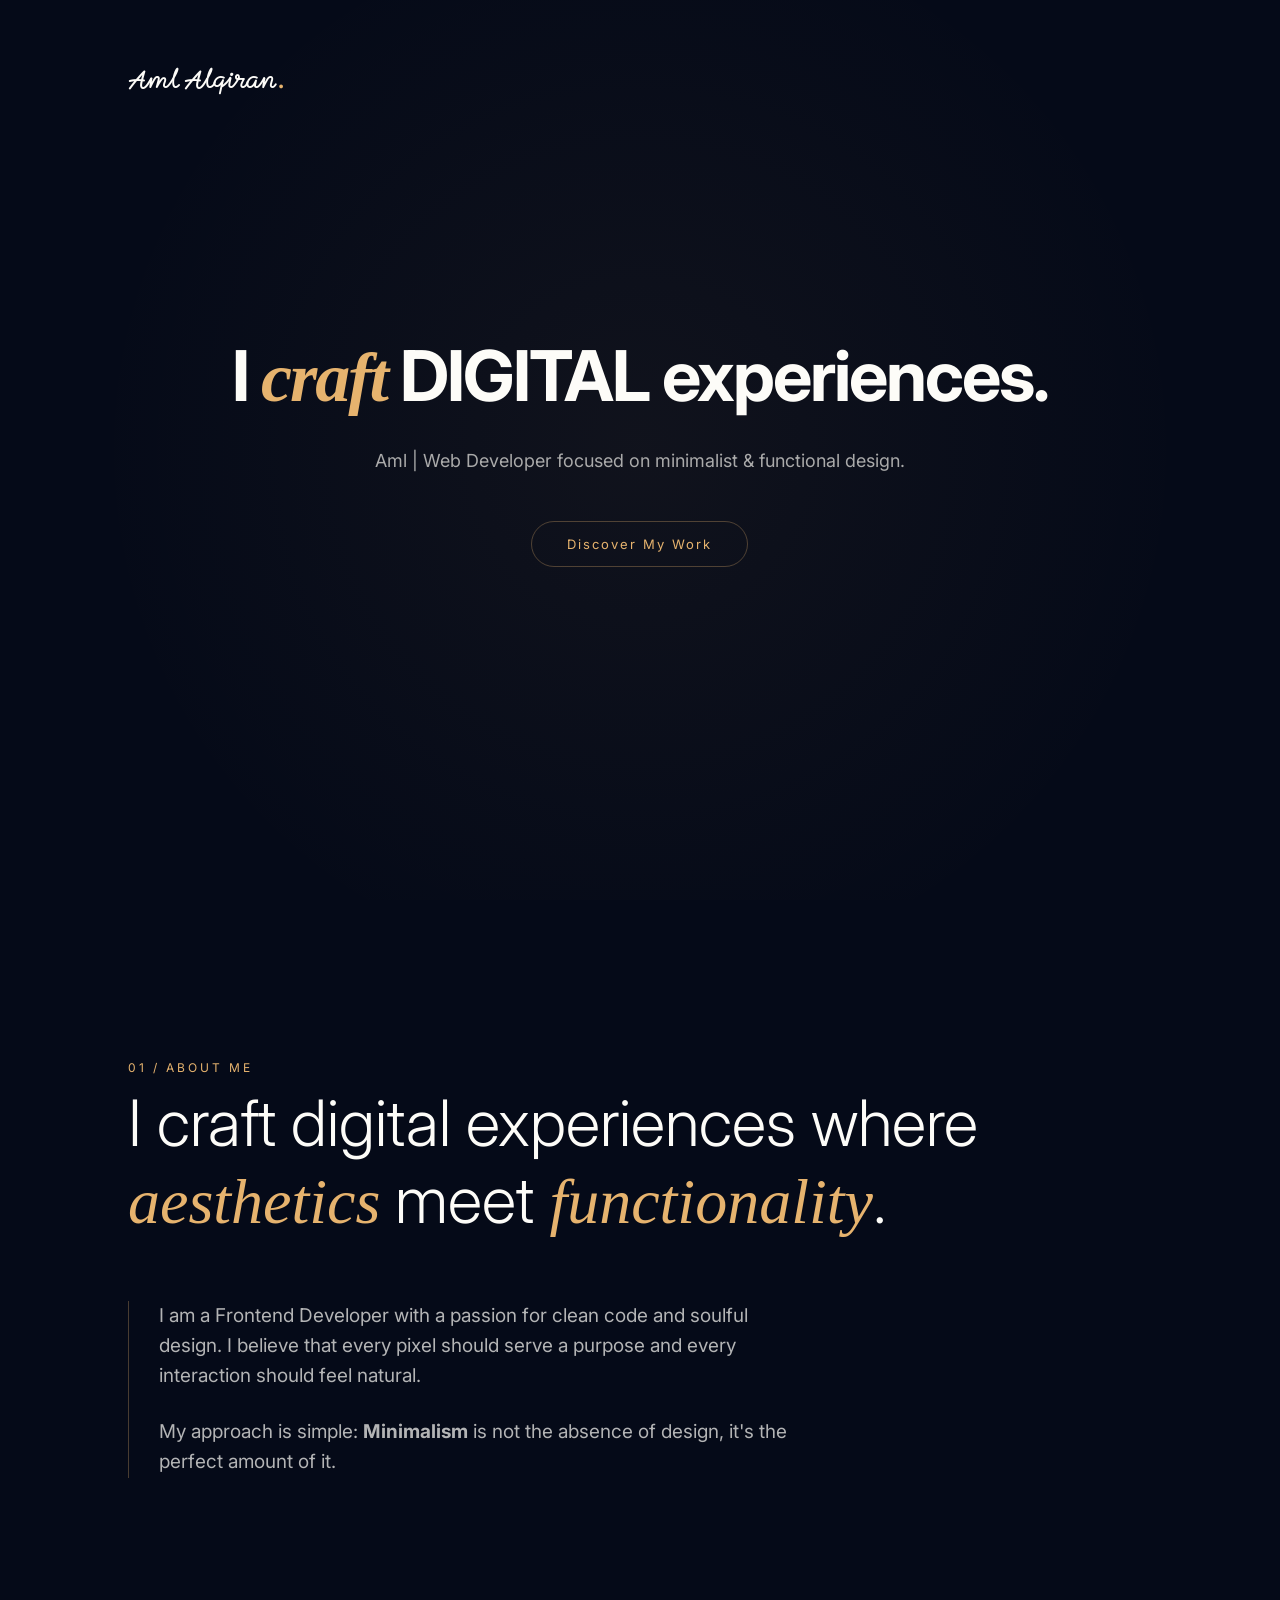
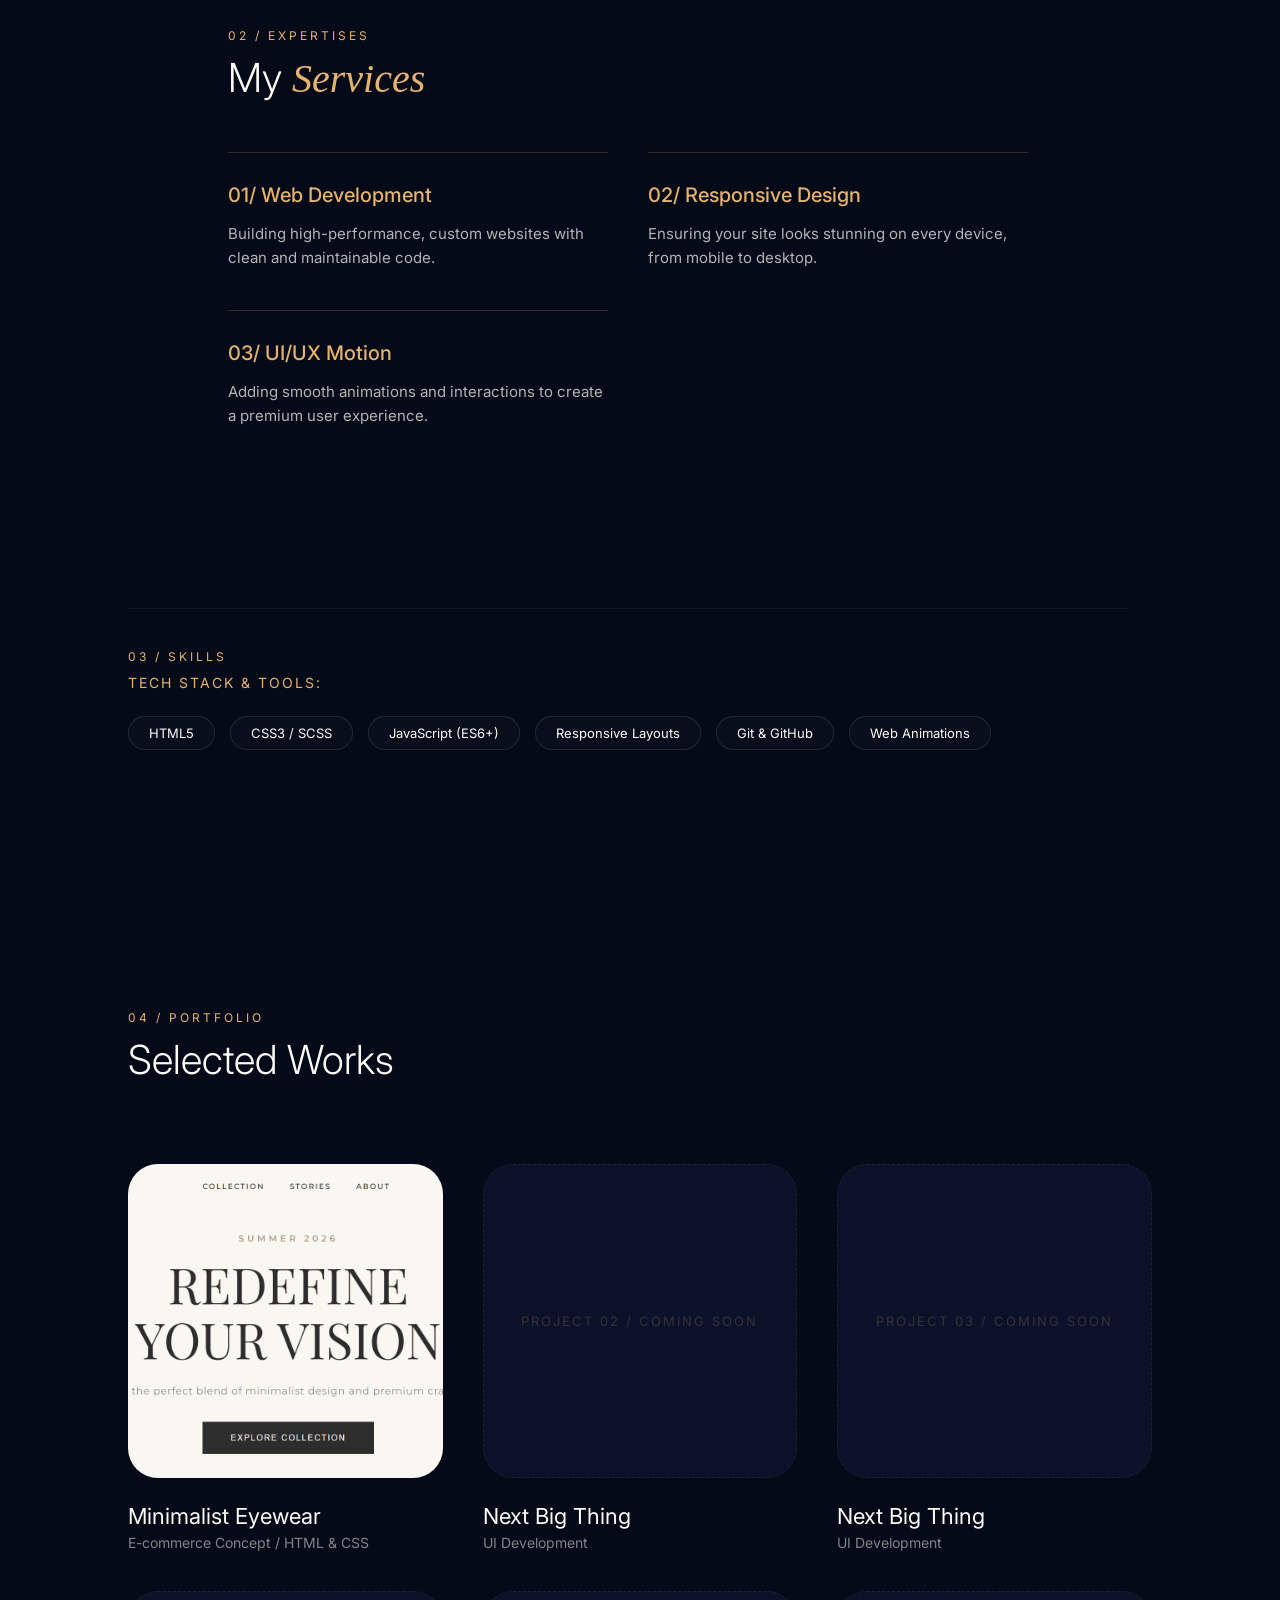
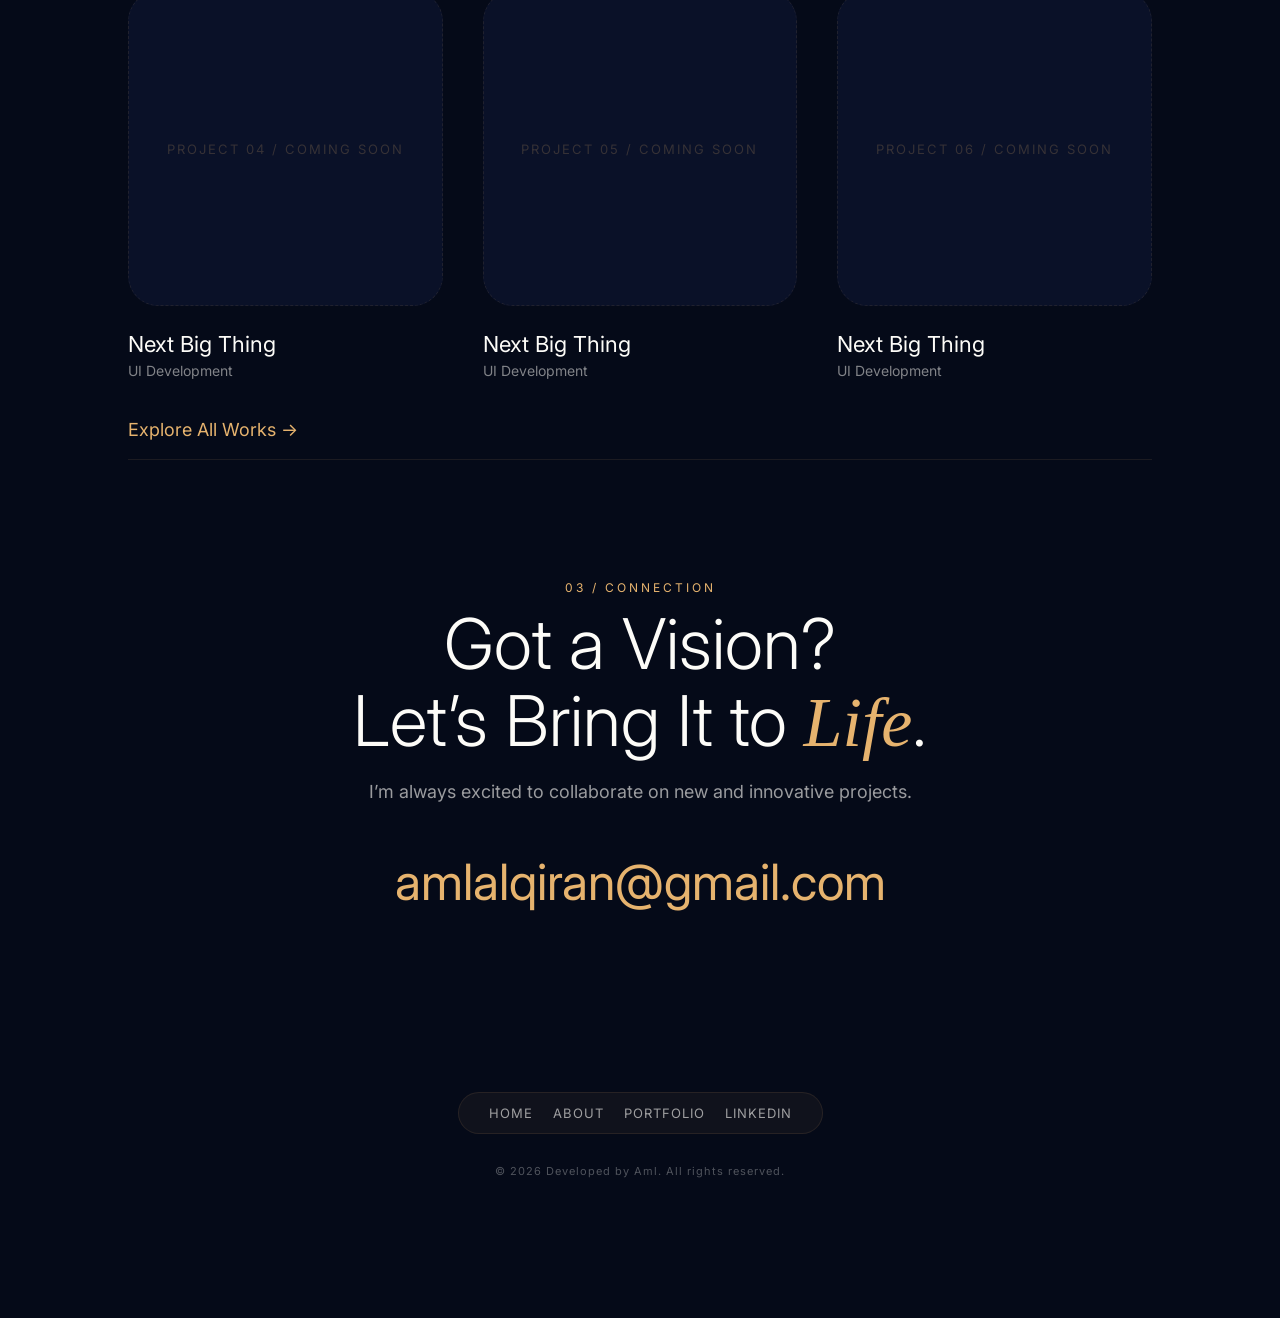
==== index.html @ d11c779a "Add files via upload" ====
<!DOCTYPE html>
<html lang="en">
<head>
    <meta charset="UTF-8">
    <meta name="viewport" content="width=device-width, initial-scale=1.0">
    <title>Aml | Digital Crafter</title>
    <link rel="stylesheet" href="style.css">
    <link href="https://fonts.googleapis.com/css2?family=Inter:wght@400;700&display=swap" rel="stylesheet">
    <link href="https://fonts.googleapis.com/css2?family=Merriweather:ital,opsz,wght@0,18..144,300..900;1,18..144,300..900&family=Momo+Signature&family=Poppins:ital,wght@0,100;0,200;0,300;0,400;0,500;0,600;0,700;0,800;0,900;1,100;1,200;1,300;1,400;1,500;1,600;1,700;1,800;1,900&display=swap" rel="stylesheet">
</head>
<body>
    <div class="brand-signature">
        <a href="#home">Aml Alqiran<span class="dot">.</span></a>
    </div>

    <section class="hero-section" id="hero">
        <div class="hero-content">
            <h1>
                I <span id="dynamic-word"></span> DIGITAL experiences.
            </h1>
            <p>Aml | Web Developer focused on minimalist & functional design.</p>
            <a href="#projects" class="cta-btn">Discover My Work</a>
        </div>
    </section>

    <section class="about-section reveal" id="about">
        <div class="about-container">
            <span class="section-subtitle">01 / About Me</span>
            <h2 class="reveal-text">
                I craft digital experiences where <span class="italic-gold">aesthetics</span> meet <span class="italic-gold">functionality</span>.
            </h2>
            
            <div class="about-content">
                <p class="about-p">
                    I am a Frontend Developer with a passion for clean code and soulful design. 
                    I believe that every pixel should serve a purpose and every interaction should feel natural.
                </p>
                <p class="about-p">
                    My approach is simple: <strong>Minimalism</strong> is not the absence of design, 
                    it's the perfect amount of it.
                </p>
            </div>

            <!-- سكشن ال services -->
            <section id="services" class="services-section reveal">
                <div class="container">
                    <span class="section-subtitle">02 / Expertises</span>
                    <h2 class="section-title">My <span class="italic-gold">Services</span></h2>
                    
                    <div class="services-grid">
                        <div class="service-item">
                            <h3>01/ Web Development</h3>
                            <p>Building high-performance, custom websites with clean and maintainable code.</p>
                        </div>
                        <div class="service-item">
                            <h3>02/ Responsive Design</h3>
                            <p>Ensuring your site looks stunning on every device, from mobile to desktop.</p>
                        </div>
                        <div class="service-item">
                            <h3>03/ UI/UX Motion</h3>
                            <p>Adding smooth animations and interactions to create a premium user experience.</p>
                        </div>
                    </div>
                </div>
            </section>

            <!-- سكشن ال skills -->
            <div class="skills-container reveal">
                <span class="section-subtitle">03 / Skills</span>
                <p class="skills-label">Tech Stack & Tools:</p>
                <div class="skills-wrapper">
                    <span class="skill-tag">HTML5</span>
                    <span class="skill-tag">CSS3 / SCSS</span>
                    <span class="skill-tag">JavaScript (ES6+)</span>
                    <span class="skill-tag">Responsive Layouts</span>
                    <span class="skill-tag">Git & GitHub</span>
                    <span class="skill-tag">Web Animations</span>
                </div>
            </div>
        </div>
    </section>

    <section class="projects-section reveal" id="projects">
        <div class="projects-header">
            <span class="section-subtitle">04 / Portfolio</span>
            <h3 class="section-title">Selected Works</h3>
        </div>

        <div class="projects-grid">
            <div class="project-card reveal">
                <div class="project-img-container">
                    <img src="imgs\LOOK.png" alt="Minimalist Eyewear">
                    <div class="project-overlay">
                        <a href="https://amlalqiran-oss.github.io/eyewear-luxury-collection/" target="_blank" class="project-link">Launch Project</a>
                    </div>
                </div>
                <div class="project-info">
                    <h4>Minimalist Eyewear</h4>
                    <p>E-commerce Concept / HTML & CSS</p>
                </div>
            </div>

            <div class="project-card placeholder reveal">
                <div class="project-img-container">
                    <div class="empty-state">Project 02 / Coming Soon</div>
                </div>
                <div class="project-info">
                    <h4>Next Big Thing</h4>
                    <p>UI Development</p>
                </div>
            </div>

            <div class="project-card placeholder reveal">
                <div class="project-img-container">
                    <div class="empty-state">Project 03 / Coming Soon</div>
                </div>
                <div class="project-info">
                    <h4>Next Big Thing</h4>
                    <p>UI Development</p>
                </div>
            </div>

            <div class="project-card placeholder reveal">
                <div class="project-img-container">
                    <div class="empty-state">Project 04 / Coming Soon</div>
                </div>
                <div class="project-info">
                    <h4>Next Big Thing</h4>
                    <p>UI Development</p>
                </div>
            </div>

            <div class="project-card placeholder reveal">
                <div class="project-img-container">
                    <div class="empty-state">Project 05 / Coming Soon</div>
                </div>
                <div class="project-info">
                    <h4>Next Big Thing</h4>
                    <p>UI Development</p>
                </div>
            </div>

            <div class="project-card placeholder reveal">
                <div class="project-img-container">
                    <div class="empty-state">Project 06 / Coming Soon</div>
                </div>
                <div class="project-info">
                    <h4>Next Big Thing</h4>
                    <p>UI Development</p>
                </div>
            </div>
            <a href="projects.html" class="more-btn">Explore All Works <span class="arrow">→</span></a>
            <br><br>
        </div>

    <section class="contact-cta-dark reveal">
        <div class="cta-container">
            <span class="section-subtitle">03 / Connection</span>
            <h2>Got a Vision? <br> Let’s Bring It to <span class="italic-gold">Life</span>.</h2>
            <p>I’m always excited to collaborate on new and innovative projects.</p>
            <a href="mailto:amlalqiran@gmail.com" class="cta-email-big">amlalqiran@gmail.com</a>
        </div>
    </section>

    <footer class="portfolio-footer reveal">
        <div class="footer-content">
            <nav class="footer-nav-pills">
                <a href="#hero">Home</a>
                <a href="#about">About</a>
                <a href="#projects">Portfolio</a>
                <a href="https://www.linkedin.com/in/aml-alqiran-3b75702b0?utm_source=share&utm_campaign=share_via&utm_content=profile&utm_medium=android_app">LinkedIn</a>
            </nav>
            <p class="copyright">© 2026 Developed by Aml. All rights reserved.</p>
        </div>
    </footer>

    <script src="script.js"></script>
</body>
</html>
---- style.css ----
/* --- Reset --- */
* {
    margin: 0;
    padding: 0;
    box-sizing: border-box;
}

/* ستايل شريط السكرول الجانبي */
::-webkit-scrollbar {
    width: 8px;
}

::-webkit-scrollbar-track {
    background: #050A18; /* نفس لون خلفية موقعك */
}

::-webkit-scrollbar-thumb {
    background: #E6B36E; /* اللون الدهبي */
    border-radius: 10px;
}

::-webkit-scrollbar-thumb:hover {
    background: #c5985a; /* درجة أغمق شوية عند اللمس */
}

body {
    background-color: #050A18; /* كحلي دافي وأعمق */
    color: #FDFCF8; 
    font-family: 'Inter', sans-serif;
    overflow-x: hidden;
    transition: background 0.5s ease;
}

/* الاسم كإمضاء في ركن الصفحة */
.brand-signature {
    position: absolute; /* بيفضل في مكانه أول ما تفتحي الصفحة */
    top: 40px;
    left: 10%;
    z-index: 1000;
}

.brand-signature a {
    font-family: 'Momo Signature', cursive; /* اسم الخط الجديد */
    font-size: 20px; /* كبرناه شوية عشان تفاصيله تبان */
    font-weight: 200; /* الخطوط دي بتبقى شيك وهي خفيفة */
    color: #FDFCF8;
    text-decoration: none;
    letter-spacing: normal; /* الخطوط اليدوية مش بتحتاج تقريب حروف */
    transition: 0.5s ease;
    display: inline-block;
}

.brand-signature .dot {
    color: #E6B36E; /* النقطة الدهبية لسه موجودة */
    font-size: 50px; /* كبرنا النقطة كمان */
    font-family: 'Inter', sans-serif; /* النقطة هنخليها بخط عادي عشان تكون مدورة بجد */
    margin-left: 0; /* قرّبي النقطة من الاسم اليدوي */
}

.brand-signature a:hover {
    color: #E6B36E; /* ممكن نخليه كله دهبي عند الهوفر */
    text-shadow: 0 0 15px rgba(230, 179, 110, 0.4);
}

/* الانيميشن عند السكرول */
/* الحالة الابتدائية: العنصر مخفي ونازل لأسفل 30 بكسل */
/* الحالة الافتراضية للعناصر اللي هتحركيها */
/* الكود الأساسي للأنيميشن */
.reveal {
    opacity: 0;
    transform: translateY(30px);
    transition: all 0.8s ease-out;
}

.reveal.active {
    opacity: 1 !important;
    transform: translateY(0) !important;
}

/* الحل الإجباري لصفحة See More: أي حاجة واخدة كلاس reveal جواها تظهر فوراً */
.all-works-section .reveal, 
.projects-grid .reveal,
.see-more-page .reveal { 
    opacity: 1 !important; 
    transform: translateY(0) !important;
    transition: none !important;
}

/* إخفاء الكروت اللي واخدة الكلاس ده في صفحه ال see more*/
.hidden-card {
    display: none !important;
}

/* ستايل زرار See More */
.load-more-container {
    display: flex;            /* تفعيل نظام المرونة */
    justify-content: center;   /* توسيط الزرار أفقياً */
    align-items: center;       /* للتأكيد على التوسيط الرأسي لو فيه مساحة */
    width: 100%;               /* عشان يفرش بعرض الصفحة ويقدر يسنتر */
    margin-top: 60px;          /* مسافة بين الزرار وآخر كارت */
    padding-bottom: 80px;      /* مسافة أمان تحت الزرار */
}

.load-more-btn {
    background: transparent;
    color: #E6B36E; /* الدهبي بتاعنا */
    border: 1px solid #E6B36E;
    padding: 15px 40px;
    font-size: 14px;
    text-transform: uppercase;
    letter-spacing: 2px;
    cursor: pointer;
    transition: 0.3s all ease;
    border-radius: 50px;
    display: inline-block;
    margin: 0 auto;
}

.load-more-btn:hover {
    background: #E6B36E;
    color: #050A18; /* لون الخلفية الكحلي */
    box-shadow: 0 0 20px rgba(230, 179, 110, 0.4);
}

/* --- Hero Section --- */
.hero-section {
    height: 100vh;
    display: flex;
    justify-content: center;
    align-items: center;
    text-align: center;
    padding: 0 10%;
    position: relative;
    /* ده اللي هيخلي النور يلحق الماوس بنعومة */
    background: radial-gradient(circle at center, rgba(230, 179, 110, 0.05) 0%, transparent 70%);
}

.hero-content {
    transition: transform 0.1s ease-out; /* نعومة لحركة الماوس */
}

.hero-content h1 {
    font-size: 70px;
    line-height: 1.2;
    letter-spacing: -2px;
    font-weight: 700;
}

/* لون الكلمات المتغيرة (Solar Yellow) */
#dynamic-word {
    color: #E6B36E; /* ذهبي رملي ناعم */
    font-style: italic; /* لمسة رقيقة */
    font-family: 'Playfair Display', serif; /* لو حابة تخليه زي موقع النظارات */
    transition: opacity 0.6s ease-in-out;
}

.hero-content p {
    font-size: 18px;
    color: #AAA; /* رمادي فاتح للوصف */
    margin-top: 30px;
}

/* الزرار (Solar Yellow) */
.cta-btn {
    display: inline-block;
    margin-top: 50px;
    padding: 14px 35px;
    background-color: transparent;
    border: 1px solid rgba(230, 179, 110, 0.3); /* خط رفيع وناعم */
    color: #E6B36E;
    text-decoration: none;
    font-size: 13px;
    letter-spacing: 2px;
    border-radius: 50px; /* شكل بيضاوي أنعم من المستطيل */
    transition: all 0.4s ease;
}

.cta-btn:hover {
    background-color: rgba(230, 179, 110, 0.1);
    border-color: #E6B36E;
    transform: translateY(-3px); /* حركة طلوع خفيفة */
}

/* للموبايل */
@media (max-width: 768px) {
    .hero-content h1 {
        font-size: 40px;
    }
}

.about-section {
    padding: 160px 10%;
    background-color: #050A18;
    text-align: left; /* المحاذاة لليسار بتدي شكل مودرن أكتر للإنجليزي */
}

.about-container {
    max-width: 1000px;
}

.reveal-text {
    font-size: clamp(32px, 6vw, 64px); /* خط ضخم بياخد العين */
    font-weight: 300; /* خط رفيع عشان النعومة */
    line-height: 1.2;
    color: #FDFCF8;
    margin-bottom: 60px;
}

.italic-gold {
    color: #E6B36E;
    font-family: 'Playfair Display', serif; /* تأكدي إنك ضايفة الخط ده في الـ HTML */
    font-style: italic;
    font-weight: 400;
}

.about-content {
    display: flex;
    flex-direction: column;
    gap: 25px;
    border-left: 1px solid rgba(230, 179, 110, 0.3); /* خط رأسي ناعم عالشمال */
    padding-left: 30px;
    margin-bottom: 50px;
}

.about-p {
    font-size: 19px;
    color: rgba(253, 252, 248, 0.7);
    line-height: 1.6;
    max-width: 650px;
}

.skills-mini {
    font-size: 12px;
    letter-spacing: 3px;
    text-transform: uppercase;
    color: #E6B36E;
    opacity: 0.6;
    margin-top: 40px;
}

.projects-section {
    padding: 100px 10%;
    background-color: #050A18;
}

.projects-header {
    margin-bottom: 80px;
}

.section-subtitle {
    font-size: 12px;
    letter-spacing: 3px;
    color: #E6B36E;
    text-transform: uppercase;
    display: block;
    margin-bottom: 10px;
}

.section-title {
    font-size: 40px;
    font-weight: 300;
}

/* الـ Grid لـ 5 مشاريع */
.projects-grid {
    display: grid;
    grid-template-columns: repeat(auto-fit, minmax(350px, 1fr));
    gap: 60px 40px; /* مسافة كبيرة بين الصفوف عشان "تتنفس" */
}

.project-card {
    position: relative;
    cursor: pointer;
}

.projects-grid {
    display: grid !important;
    /* ده هيخلي الموبايل 1، التابلت 2، واللابتوب 3 مشاريع في الصف */
    grid-template-columns: repeat(auto-fit, minmax(300px, 1fr)) !important; 
    gap: 40px; 
    width: 100%;
}

/* لو لسه ظاهرين اتنين بس بالعرض، جربي الكود ده لجبر الـ 3 أعمدة في الشاشات الكبيرة */
@media (min-width: 1024px) {
    .projects-grid {
        grid-template-columns: repeat(3, 1fr) !important;
    }
}

/* الـ Overlay اللي بيظهر فيه اللينك */
.project-overlay {
    position: absolute;
    top: 0; left: 0;
    width: 100%; height: 100%;
    background: rgba(5, 10, 24, 0.6);
    display: flex;
    justify-content: center;
    align-items: center;
    opacity: 0;
    transition: opacity 0.4s ease;
}

.project-card:hover .project-overlay {
    opacity: 1;
}

.project-card:hover img {
    transform: scale(1.1);
}

.project-link {
    color: #FDFCF8;
    text-decoration: none;
    border: 1px solid #FDFCF8;
    padding: 12px 25px;
    border-radius: 50px;
    font-size: 13px;
    transition: 0.3s;
}

.project-link:hover {
    background: #E6B36E;
    border-color: #E6B36E;
    color: #050A18;
}

.project-info {
    margin-top: 25px;
}

.project-info h4 {
    font-size: 22px;
    font-weight: 400;
    margin-bottom: 5px;
}

.project-info p {
    font-size: 14px;
    color: rgba(253, 252, 248, 0.5);
}

/* زرار See More */
.more-works-wrapper {
    text-align: center;
    margin-top: 100px;
}

.more-btn {
    font-size: 18px;
    color: #E6B36E;
    text-decoration: none;
    display: inline-block;
    transition: 0.3s;
}

.more-btn .arrow {
    transition: transform 0.3s ease;
    display: inline-block;
}

.more-btn:hover .arrow {
    transform: translateX(10px);
}
.projects-grid {
    display: grid;
    grid-template-columns: repeat(auto-fit, minmax(320px, 1fr));
    gap: 50px 30px;
}

.project-img-container img {
    width: 100% !important;
    height: 100% !important; /* جبر الصورة تأخد طول المربع بالظبط */
    object-fit: cover !important; /* دي أهم خاصية: بتقص الزيادات وتخلي الصورة متناسقة */
    object-position: top; /* عشان يركز على الجزء اللي فوق من السكرين شوت (اللوجو والعنوان) */
    transition: transform 0.8s cubic-bezier(0.2, 1, 0.3, 1);
}

.project-img-container {
    position: relative;
    width: 100%;
    aspect-ratio: 1 / 1; /* بيخلي الكونتينر مربع */
    border-radius: 30px; 
    overflow: hidden; /* بيقص أي حاجة تطلع بره المربع */
    background-color: #0A1128;
}

.empty-state {
    width: 100%;
    height: 100%;
    display: flex;
    justify-content: center;
    align-items: center;
    background: #0A1128;
    color: rgba(230, 179, 110, 0.2);
    font-size: 13px;
    letter-spacing: 2px;
    text-transform: uppercase;
    /* خط متقطع بيدي شكل جمالي للمربعات الفاضية */
    border: 1px dashed rgba(230, 179, 110, 0.1); 
    border-radius: 30px;
    text-align: center;
    padding: 20px;
}

/* تعديل المسافات بين المربعات */
.projects-grid {
    display: grid;
    grid-template-columns: repeat(auto-fit, minmax(280px, 1fr));
    gap: 40px; 
    width: 100%;
}

/* لو لسه ظاهرين اتنين بس بالعرض، جربي الكود ده لجبر الـ 3 أعمدة في الشاشات الكبيرة */
@media (min-width: 1024px) {
    .projects-grid {
        grid-template-columns: repeat(3, 1fr) !important;
    }
}

/* --- Contact CTA Dark Style --- */
.contact-cta-dark {
    padding: 120px 10%;
    background-color: #050A18; /* نفس لون موقعك */
    text-align: center;
    border-top: 1px solid rgba(230, 179, 110, 0.1); /* خط رفيع جداً للفصل */
}

.contact-cta-dark h2 {
    font-size: clamp(35px, 6vw, 70px);
    font-weight: 300;
    color: #FDFCF8;
    line-height: 1.1;
    margin-bottom: 20px;
}

.contact-cta-dark p {
    font-size: 18px;
    color: rgba(253, 252, 248, 0.6);
    margin-bottom: 50px;
}

.cta-email-big {
    font-size: clamp(24px, 4vw, 50px);
    color: #E6B36E; /* الدهبي بتاعنا */
    text-decoration: none;
    font-family: 'Inter', sans-serif;
    transition: 0.4s ease;
}

.cta-email-big:hover {
    letter-spacing: 2px;
    text-shadow: 0 0 20px rgba(230, 179, 110, 0.2); /* توهج خفيف عند الهوفر */
}

/* --- Dark Footer Pills --- */
.portfolio-footer {
    padding: 60px 10% 40px;
    background-color: #050A18;
    text-align: center;
}

.footer-nav-pills {
    display: inline-flex;
    gap: 20px;
    background: rgba(230, 179, 110, 0.05); /* لمسة دهبي خفيفة جداً للخلفية */
    padding: 12px 30px;
    border-radius: 50px;
    margin-bottom: 30px;
    border: 1px solid rgba(230, 179, 110, 0.1);
}

.footer-nav-pills a {
    color: #FDFCF8;
    text-decoration: none;
    font-size: 13px;
    text-transform: uppercase;
    letter-spacing: 1px;
    opacity: 0.6;
    transition: 0.3s;
}

.footer-nav-pills a:hover {
    opacity: 1;
    color: #E6B36E;
}

.copyright {
    font-size: 11px;
    color: rgba(253, 252, 248, 0.3);
    letter-spacing: 1px;
}


/* تنسيقات صفحه ال see more */
.back-nav {
    padding: 40px 10%;
}

.back-nav a {
    color: #E6B36E;
    text-decoration: none;
    font-size: 14px;
    letter-spacing: 1px;
    transition: 0.3s;
}

.back-nav a:hover {
    padding-left: 10px;
}

.all-works-section {
    padding: 50px 10% 100px;
}



/* Services Section */
.services-section {
    padding: 100px 10%;
    background: transparent;
}

.services-grid {
    display: grid;
    grid-template-columns: repeat(auto-fit, minmax(250px, 1fr));
    gap: 40px;
    margin-top: 50px;
}

.service-item {
    border-top: 1px solid rgba(230, 179, 110, 0.2);
    padding-top: 30px;
}

.service-item h3 {
    font-size: 20px;
    color: #E6B36E;
    margin-bottom: 15px;
    font-weight: 500;
}

.service-item p {
    font-size: 15px;
    line-height: 1.6;
    color: rgba(253, 252, 248, 0.7);
}

/* Skills Tags */
.skills-container {
    margin-top: 80px;
    border-top: 1px solid rgba(253, 252, 248, 0.05);
    padding-top: 40px;
}

.skills-label {
    font-size: 14px;
    text-transform: uppercase;
    letter-spacing: 2px;
    color: #E6B36E;
    margin-bottom: 25px;
}

.skills-wrapper {
    display: flex;
    flex-wrap: wrap;
    gap: 15px;
}

.skill-tag {
    padding: 8px 20px;
    border: 1px solid rgba(253, 252, 248, 0.1);
    border-radius: 50px;
    font-size: 13px;
    color: #FDFCF8;
    transition: 0.3s;
    background: rgba(253, 252, 248, 0.02);
}

.skill-tag:hover {
    border-color: #E6B36E;
    color: #E6B36E;
    transform: translateY(-5px);
}
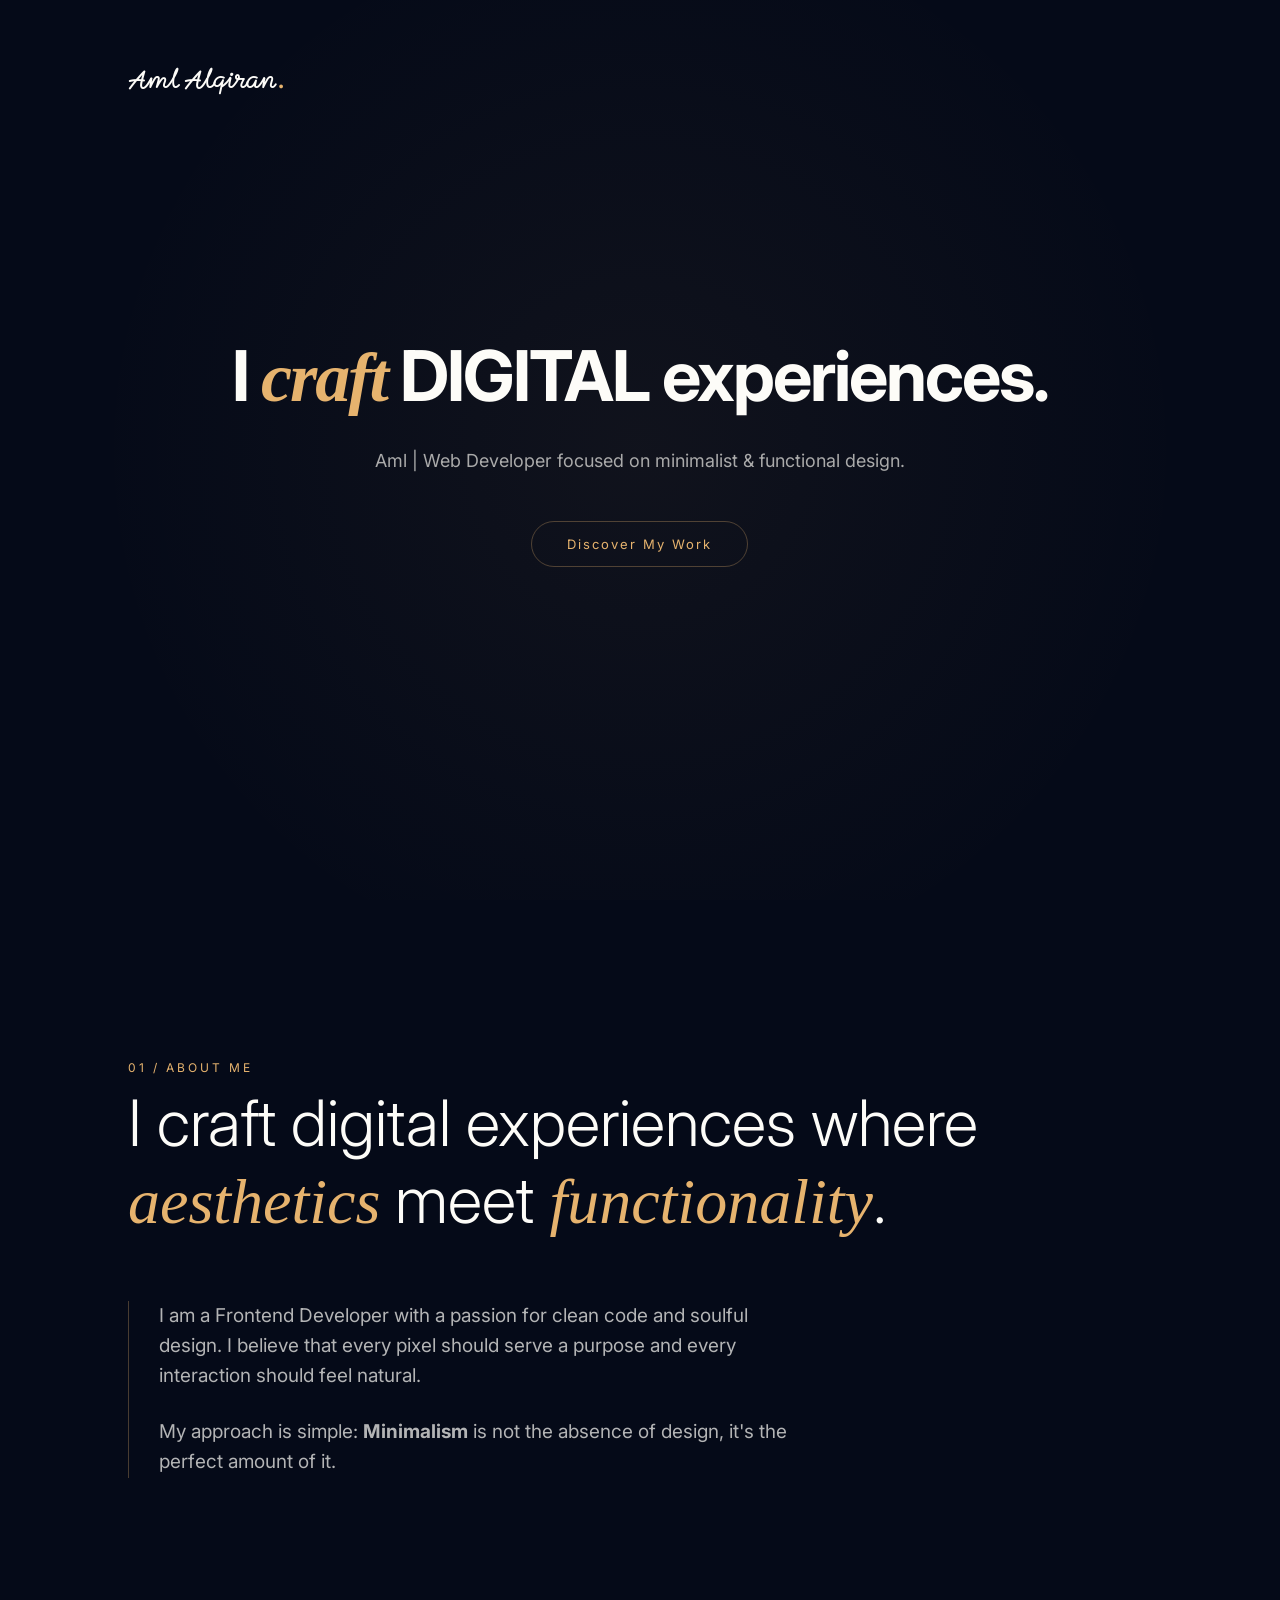
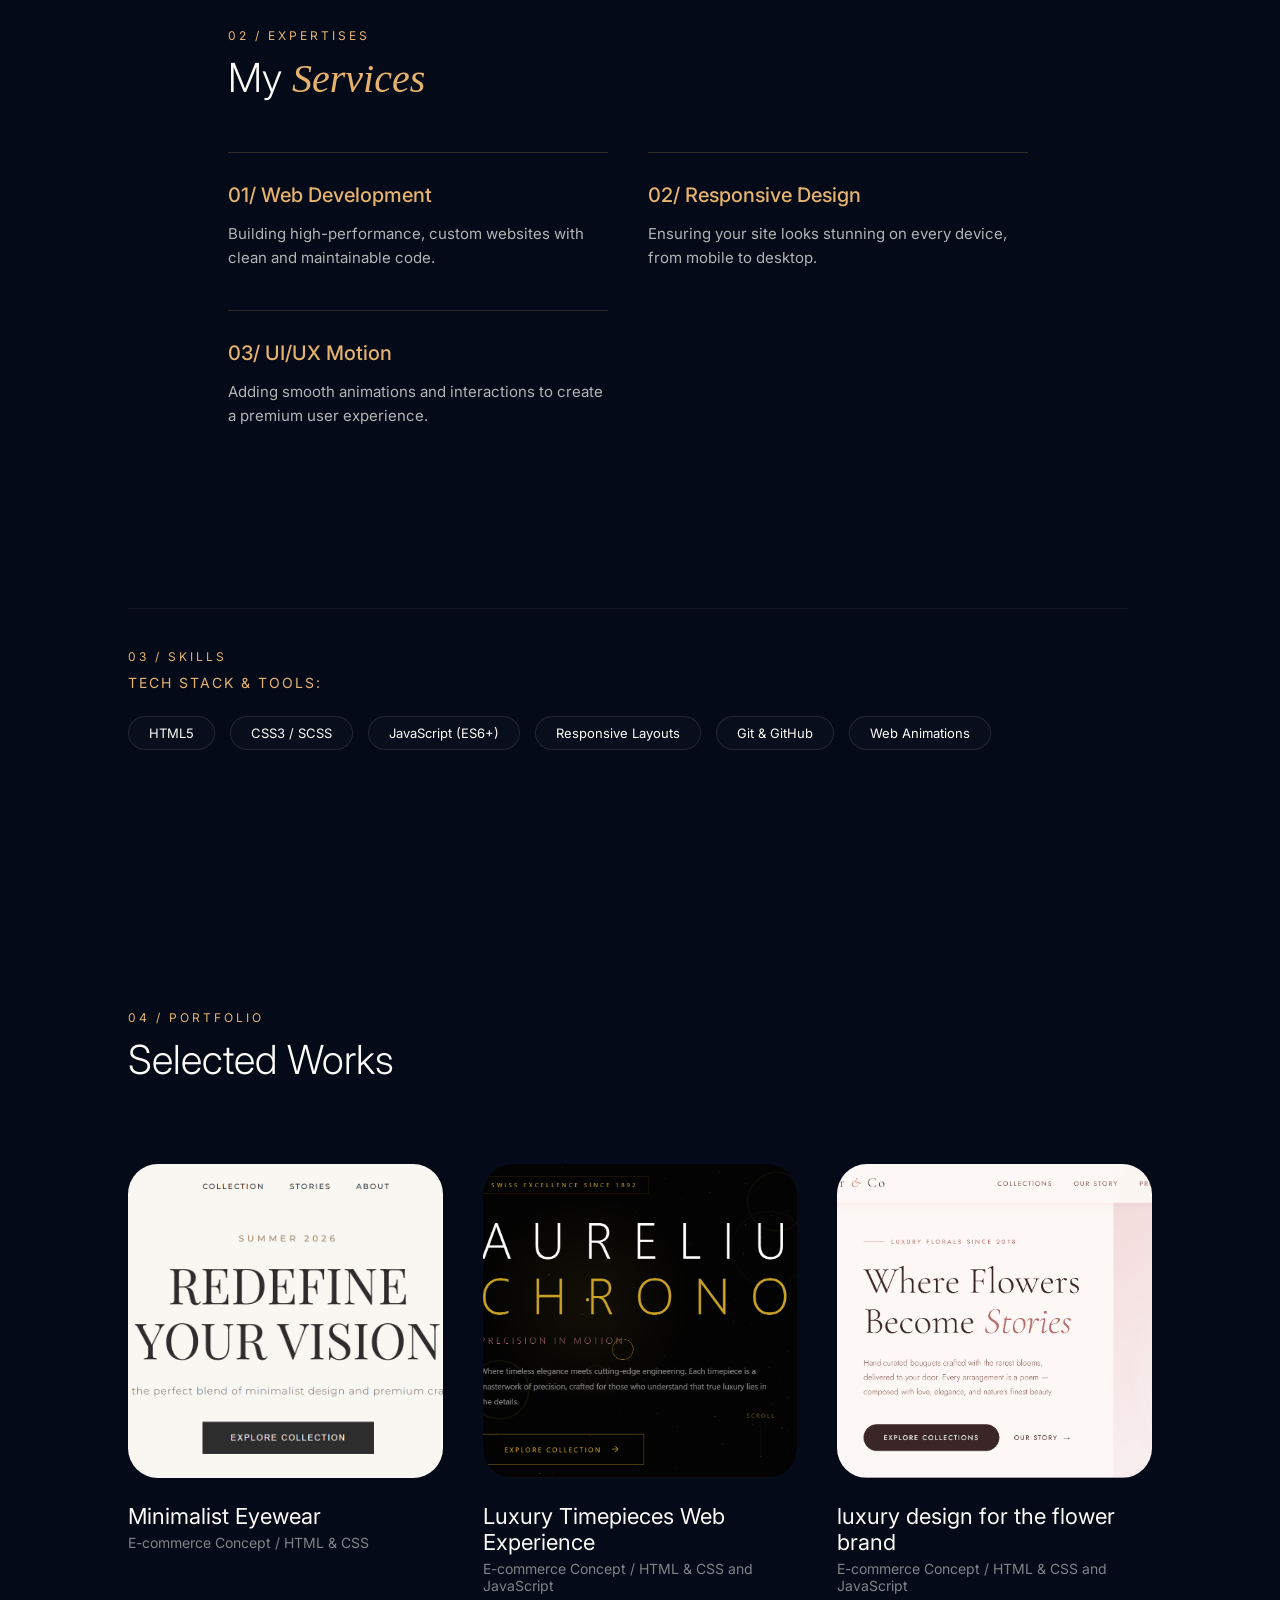
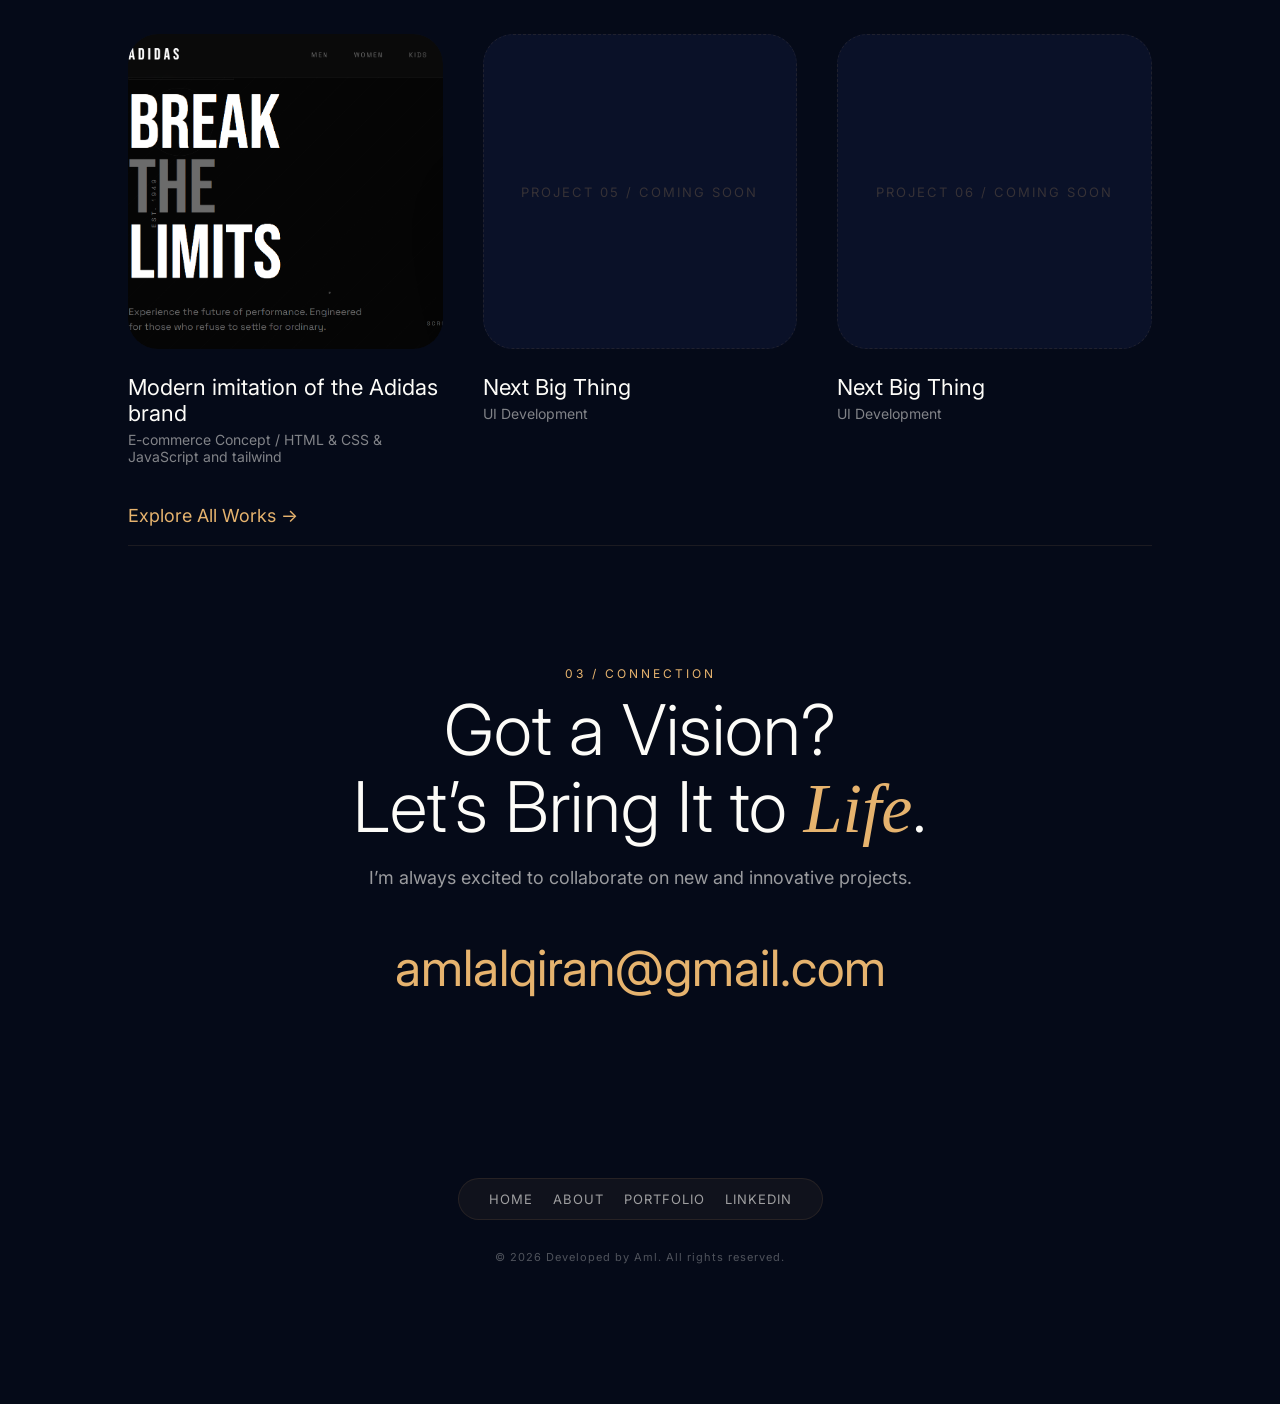
==== commit 2dfb5c1b: "Add files via upload" ====
--- a/index.html
+++ b/index.html
@@ -100,33 +100,42 @@
                 </div>
             </div>
 
-            <div class="project-card placeholder reveal">
+            <div class="project-card reveal">
                 <div class="project-img-container">
-                    <div class="empty-state">Project 02 / Coming Soon</div>
+                    <img src="imgs\aurlius.png" alt="aurelius">
+                    <div class="project-overlay">
+                        <a href="https://amlalqiran-oss.github.io/AURELIUS---Luxury-Timepieces/" target="_blank" class="project-link">Launch Project</a>
+                    </div>
                 </div>
                 <div class="project-info">
-                    <h4>Next Big Thing</h4>
-                    <p>UI Development</p>
+                    <h4>Luxury Timepieces Web Experience</h4>
+                    <p>E-commerce Concept / HTML & CSS and JavaScript</p>
                 </div>
             </div>
 
-            <div class="project-card placeholder reveal">
+            <div class="project-card reveal">
                 <div class="project-img-container">
-                    <div class="empty-state">Project 03 / Coming Soon</div>
+                    <img src="imgs\fluer.png" alt="fluer">
+                    <div class="project-overlay">
+                        <a href="https://amlalqiran-oss.github.io/Fleur-Co-Luxury-Florals/" target="_blank" class="project-link">Launch Project</a>
+                    </div>
                 </div>
                 <div class="project-info">
-                    <h4>Next Big Thing</h4>
-                    <p>UI Development</p>
+                    <h4>luxury design for the flower brand</h4>
+                    <p>E-commerce Concept / HTML & CSS and JavaScript</p>
                 </div>
             </div>
 
-            <div class="project-card placeholder reveal">
+            <div class="project-card reveal">
                 <div class="project-img-container">
-                    <div class="empty-state">Project 04 / Coming Soon</div>
+                    <img src="imgs\adidas.png" alt="adidas">
+                    <div class="project-overlay">
+                        <a href="https://amlalqiran-oss.github.io/AURELIUS---Luxury-Timepieces/" target="_blank" class="project-link">Launch Project</a>
+                    </div>
                 </div>
                 <div class="project-info">
-                    <h4>Next Big Thing</h4>
-                    <p>UI Development</p>
+                    <h4>Modern imitation of the Adidas brand</h4>
+                    <p>E-commerce Concept / HTML & CSS & JavaScript and tailwind</p>
                 </div>
             </div>
 
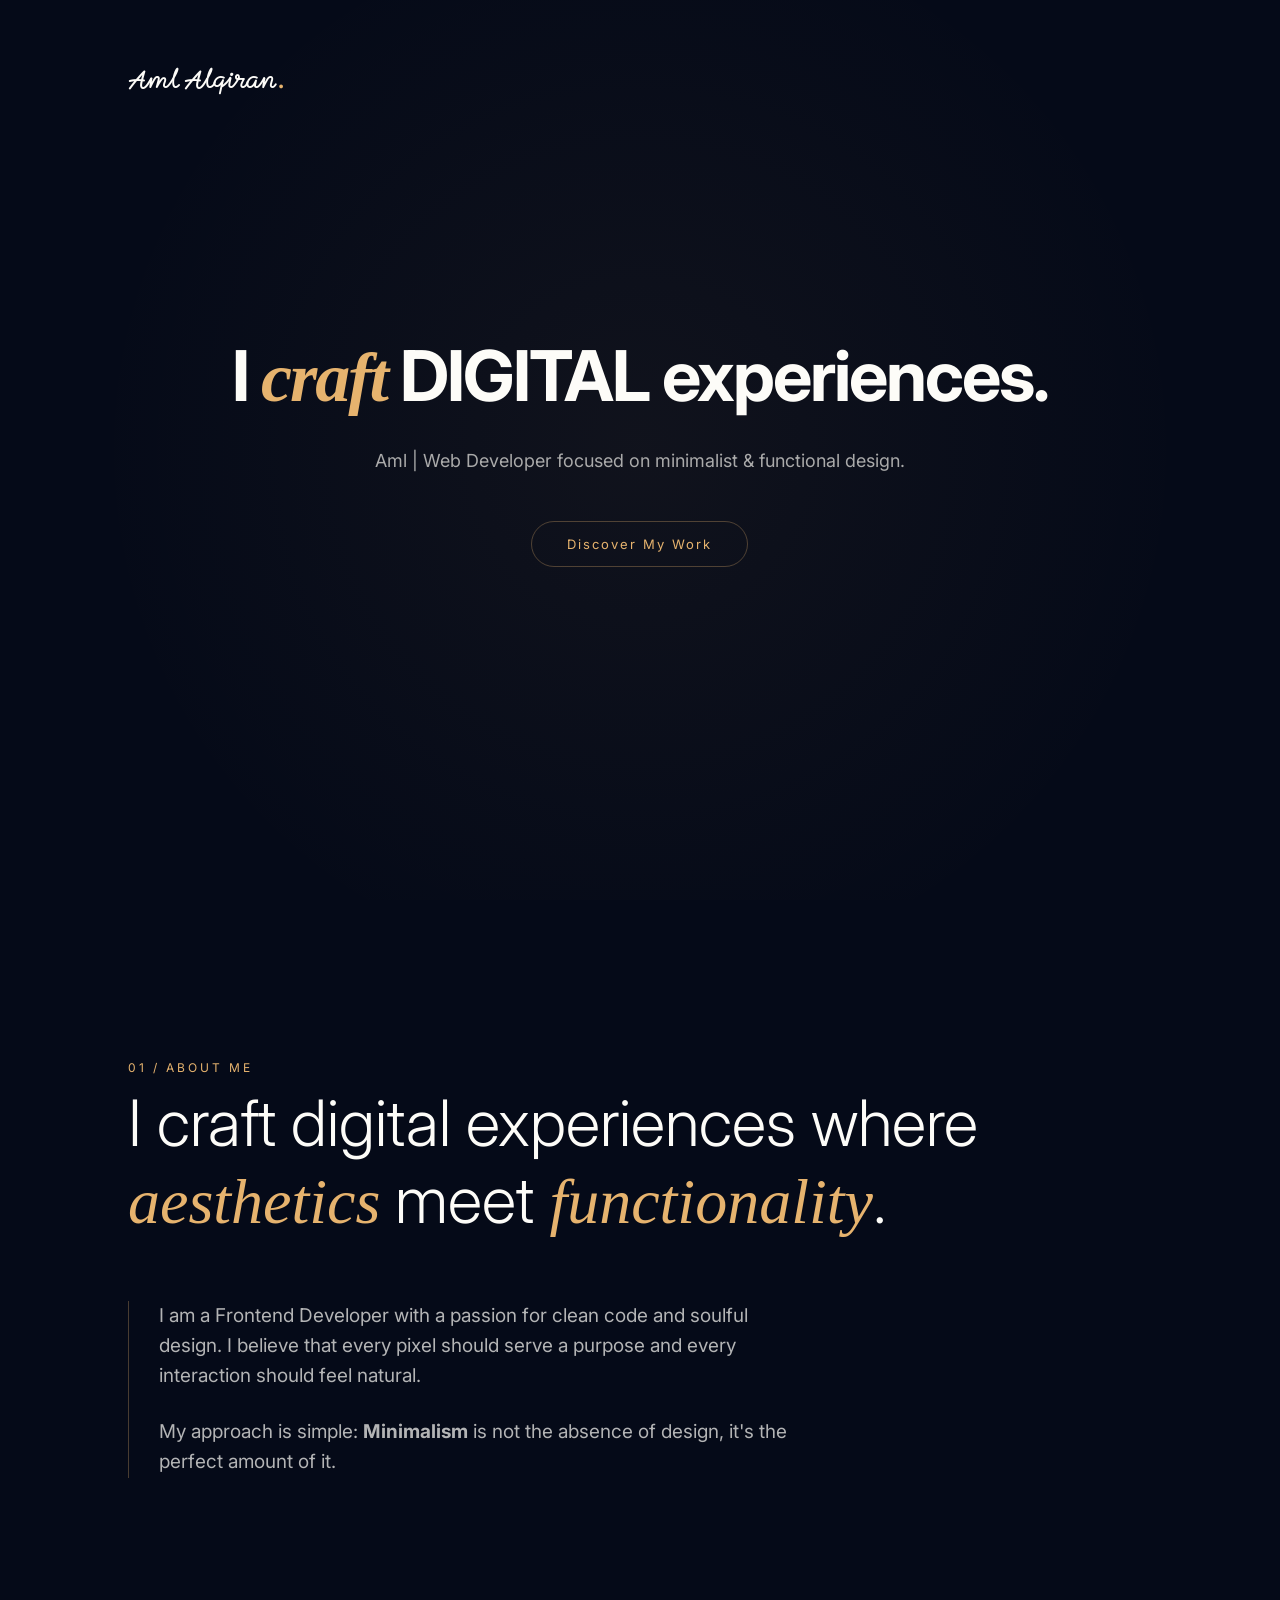
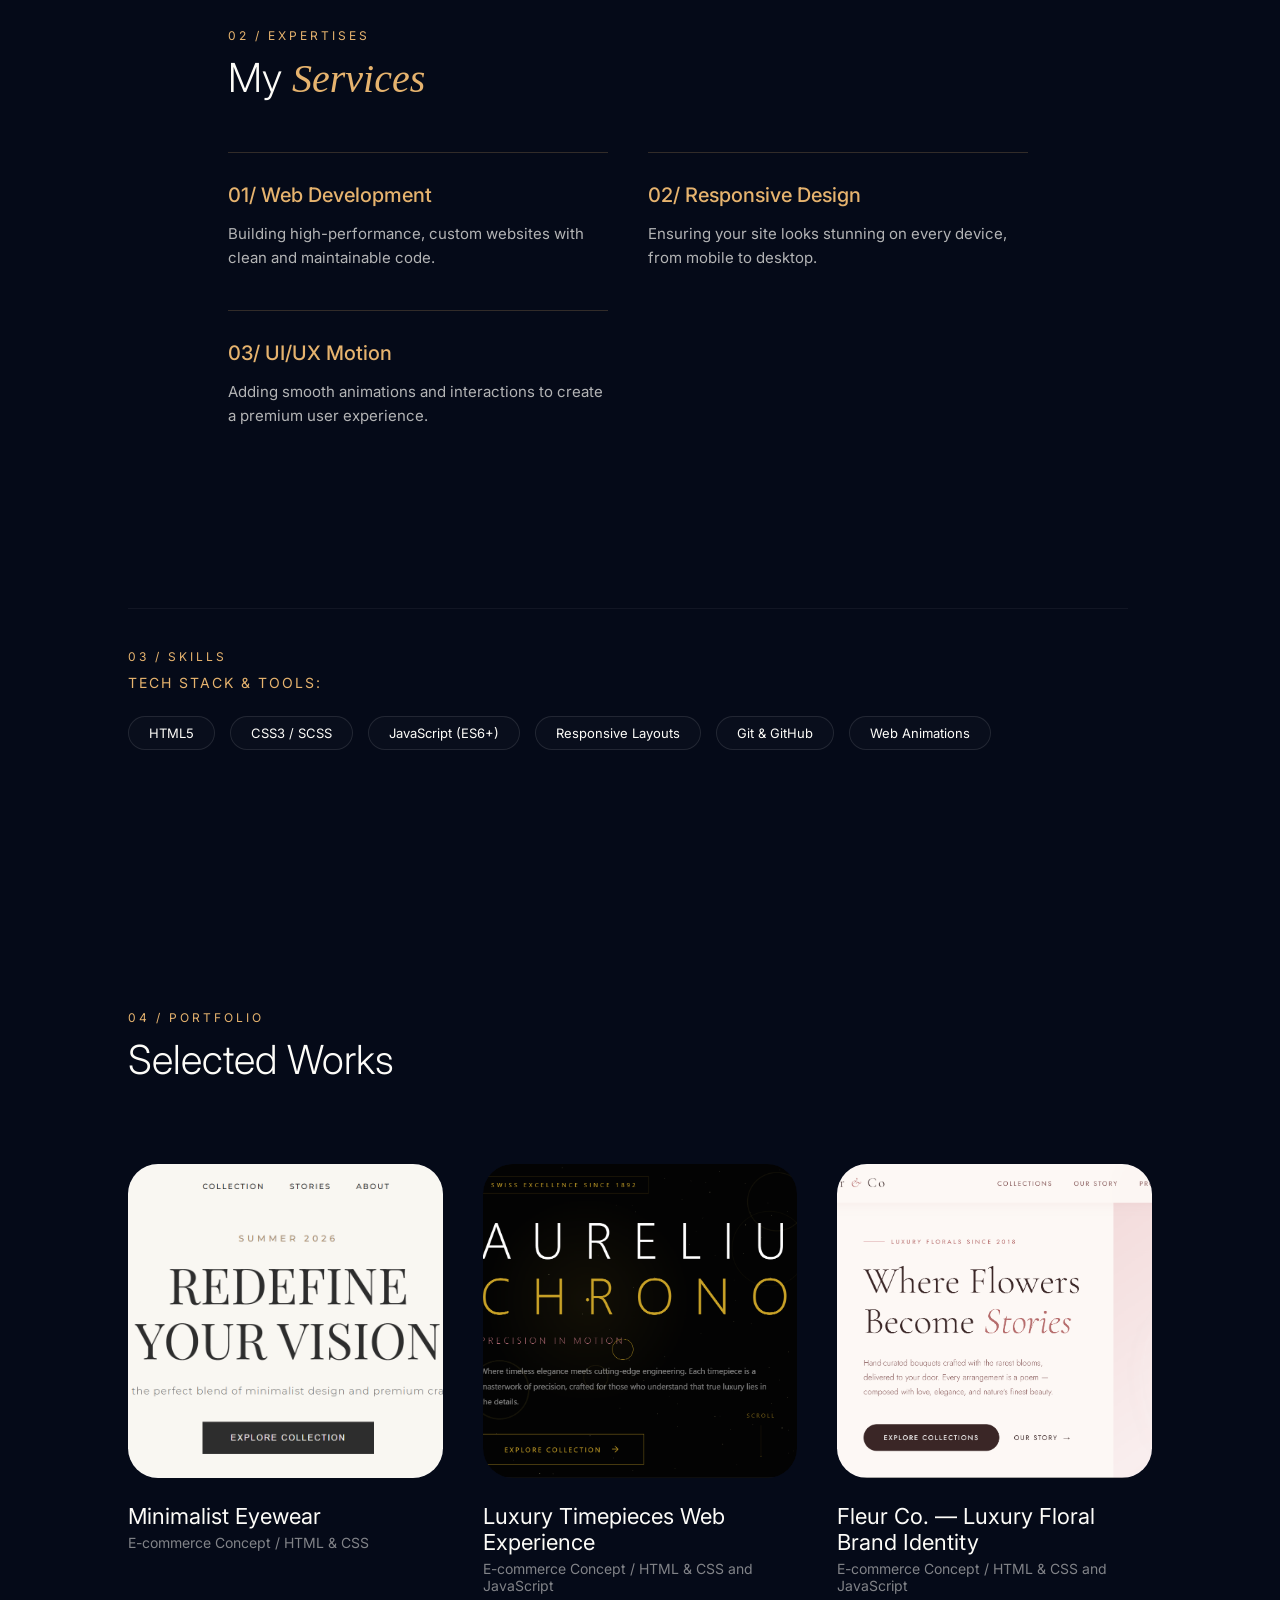
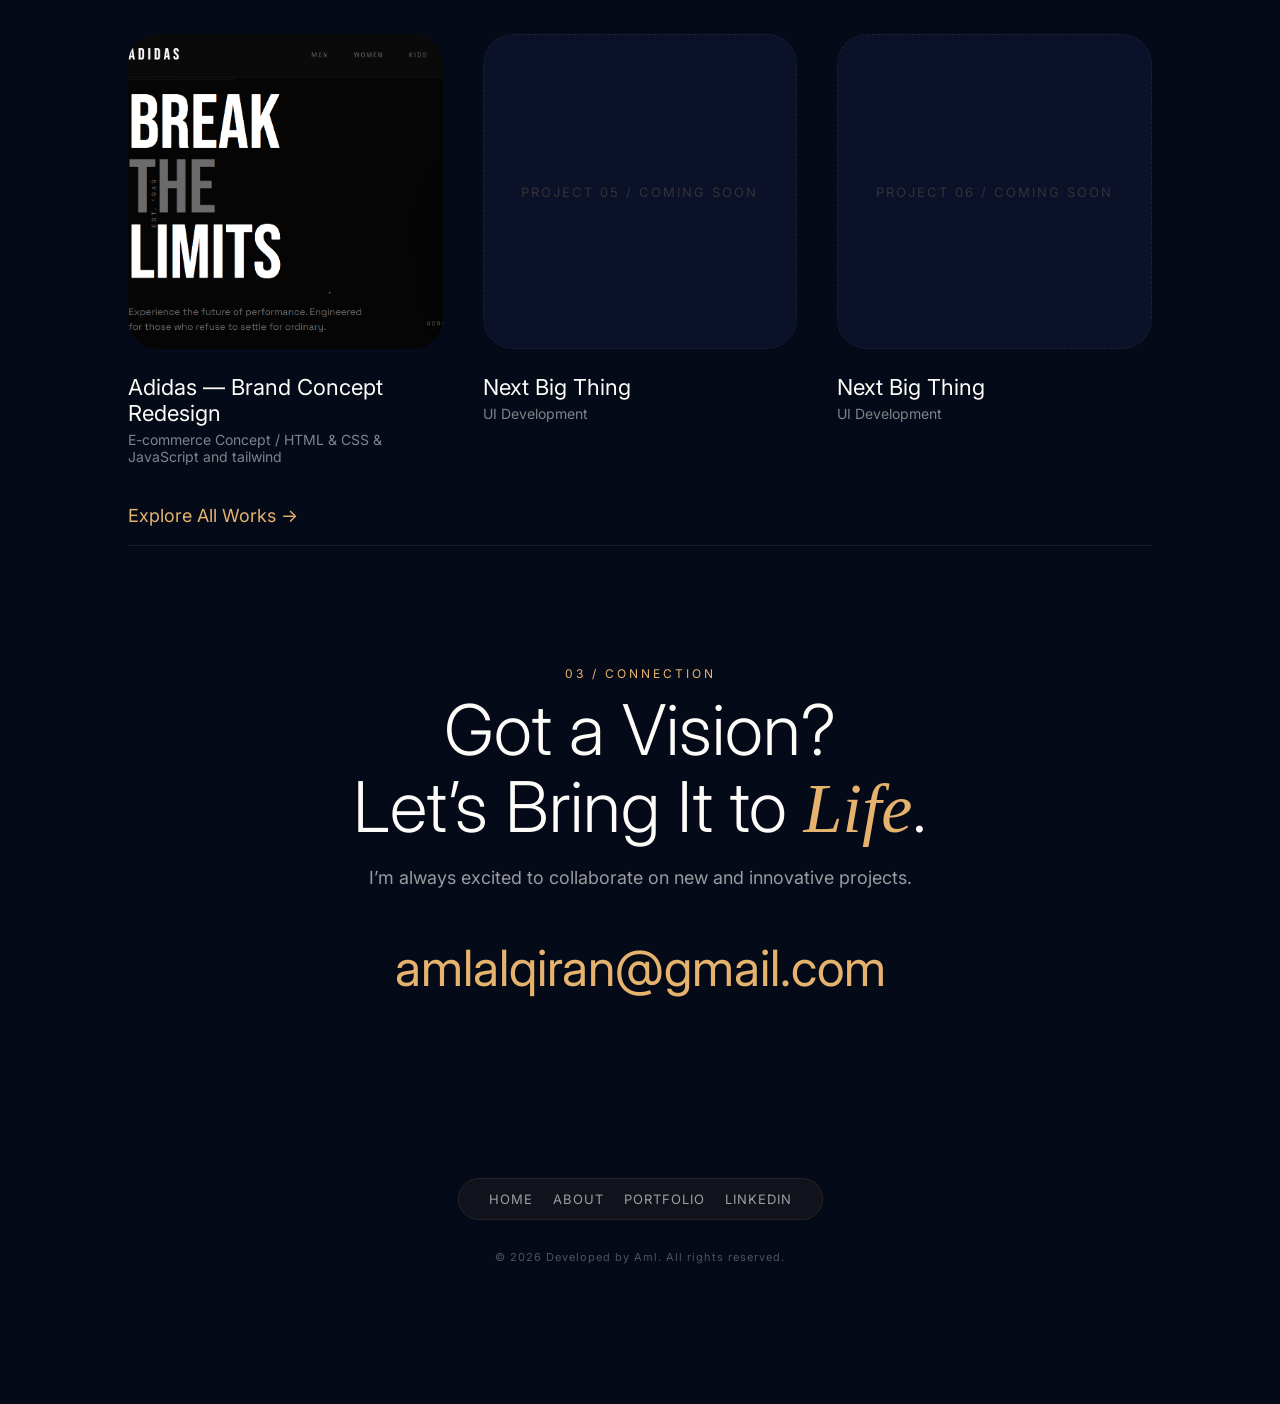
==== commit 59eb1dc2: "Add files via upload" ====
--- a/index.html
+++ b/index.html
@@ -121,7 +121,7 @@
                     </div>
                 </div>
                 <div class="project-info">
-                    <h4>luxury design for the flower brand</h4>
+                    <h4>Fleur Co. — Luxury Floral Brand Identity</h4>
                     <p>E-commerce Concept / HTML & CSS and JavaScript</p>
                 </div>
             </div>
@@ -130,11 +130,11 @@
                 <div class="project-img-container">
                     <img src="imgs\adidas.png" alt="adidas">
                     <div class="project-overlay">
-                        <a href="https://amlalqiran-oss.github.io/AURELIUS---Luxury-Timepieces/" target="_blank" class="project-link">Launch Project</a>
+                        <a href="https://amlalqiran-oss.github.io/ADIDAS/" target="_blank" class="project-link">Launch Project</a>
                     </div>
                 </div>
                 <div class="project-info">
-                    <h4>Modern imitation of the Adidas brand</h4>
+                    <h4>Adidas — Brand Concept Redesign</h4>
                     <p>E-commerce Concept / HTML & CSS & JavaScript and tailwind</p>
                 </div>
             </div>
